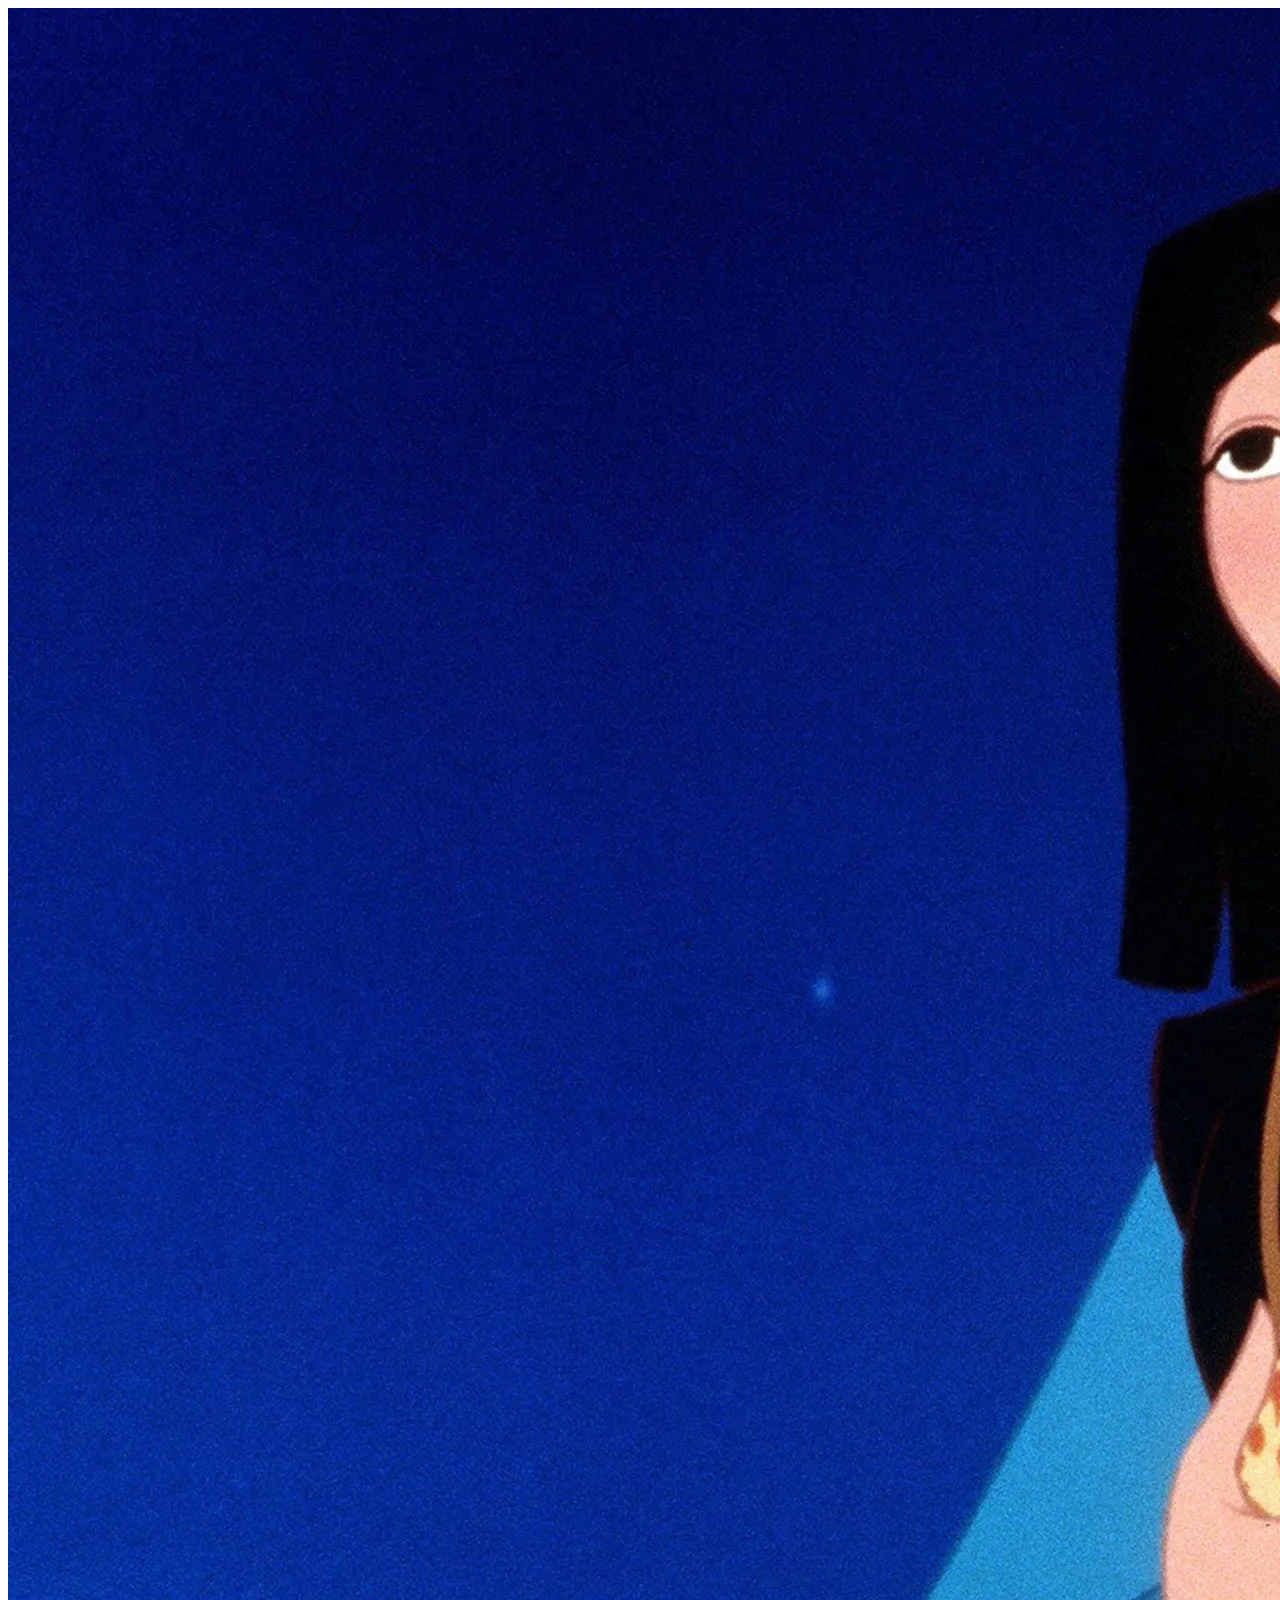
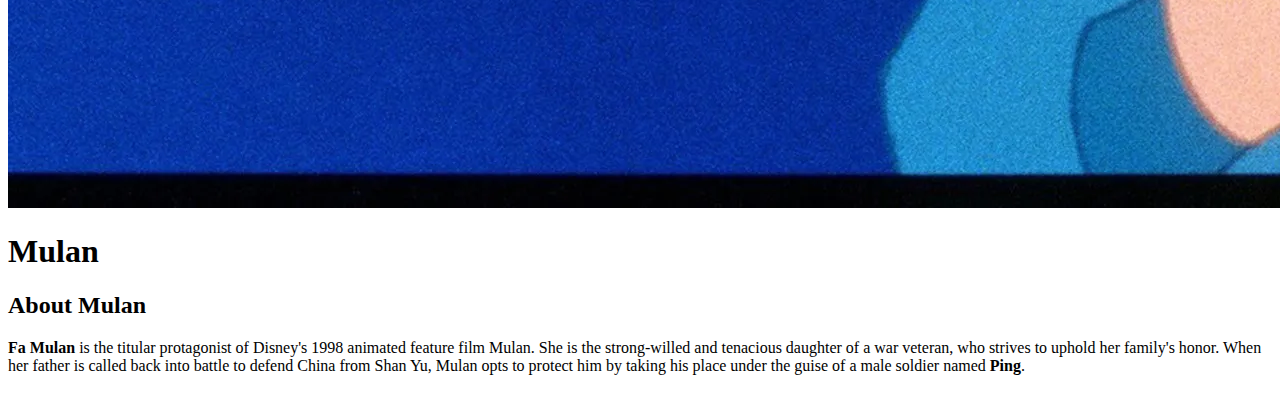
==== index.html @ 0f421f2f "mulan page" ====
<!DOCTYPE html>
<html>
<head>
	<meta charset="utf-8">
	<meta name="viewport" content="width=device-width, initial-scale=1">
	<title><meta charset="utf-8">Mulan</title>
</head>
<body>

		<!-- header element -->
	<header>
		<img src="img/mulan.jpeg">
		<h1> Mulan</h1>
	</header>

	<main>
		<h2>About Mulan</h2>
		<p> <b> Fa Mulan </b> is the titular protagonist of Disney's 1998 animated feature film Mulan. She is the strong-willed and tenacious daughter of a war veteran, who strives to uphold her family's honor. When her father is called back into battle to defend China from Shan Yu, Mulan opts to protect him by taking his place under the guise of a male soldier named <b>Ping</b>.</p>
		<img src="">

	</main>



</body>
</html>
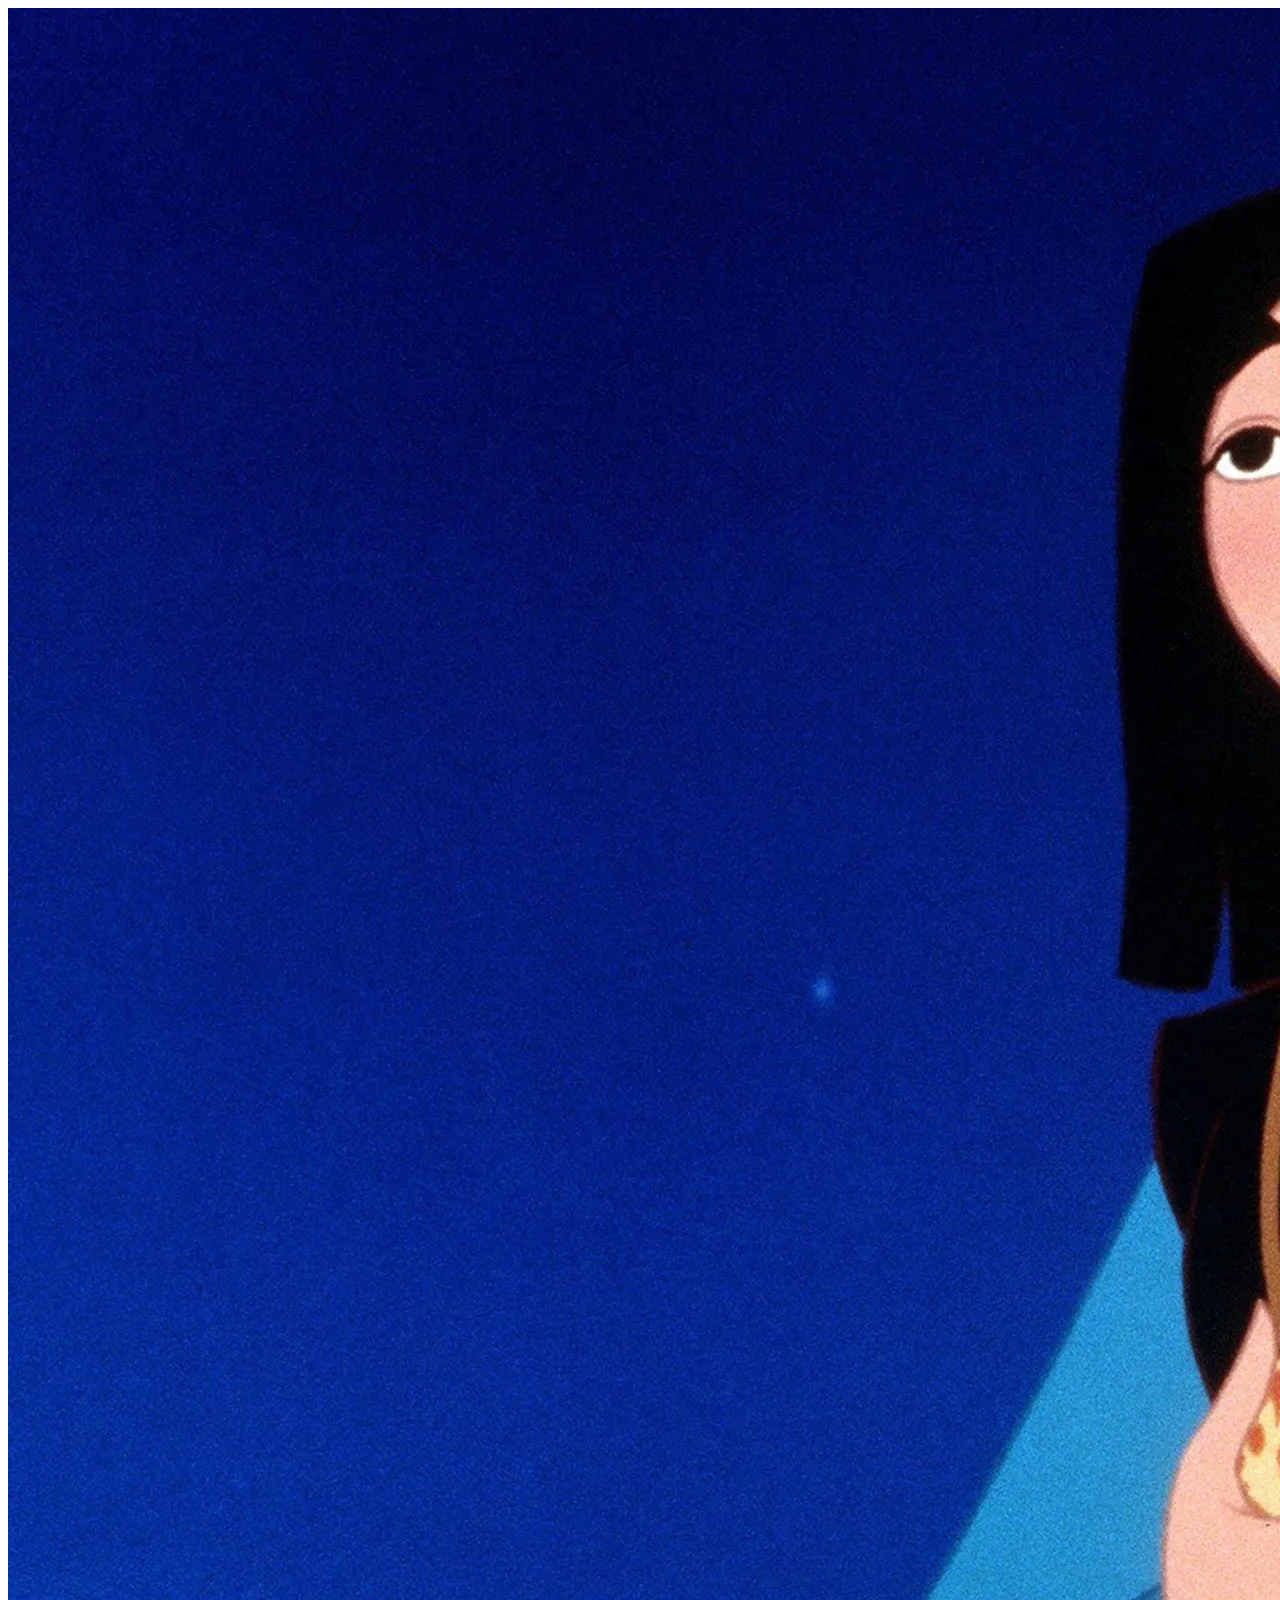
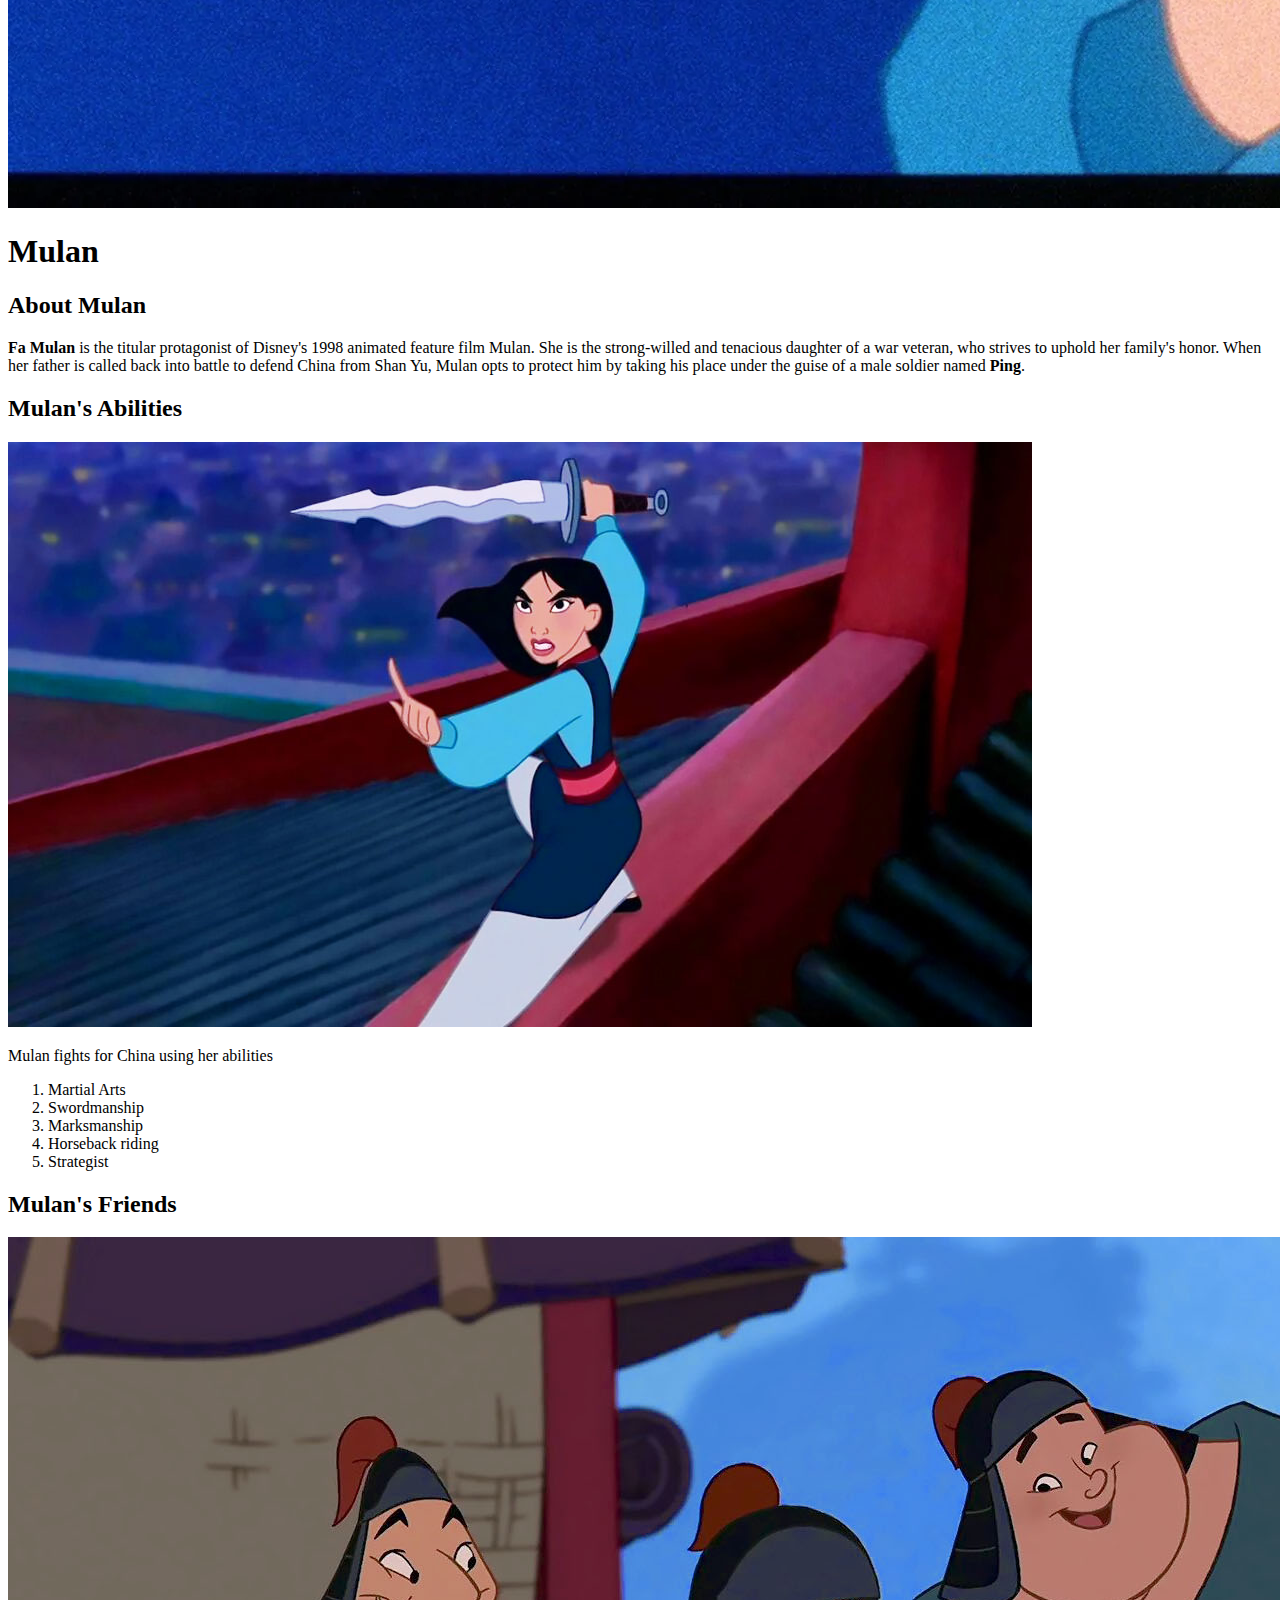
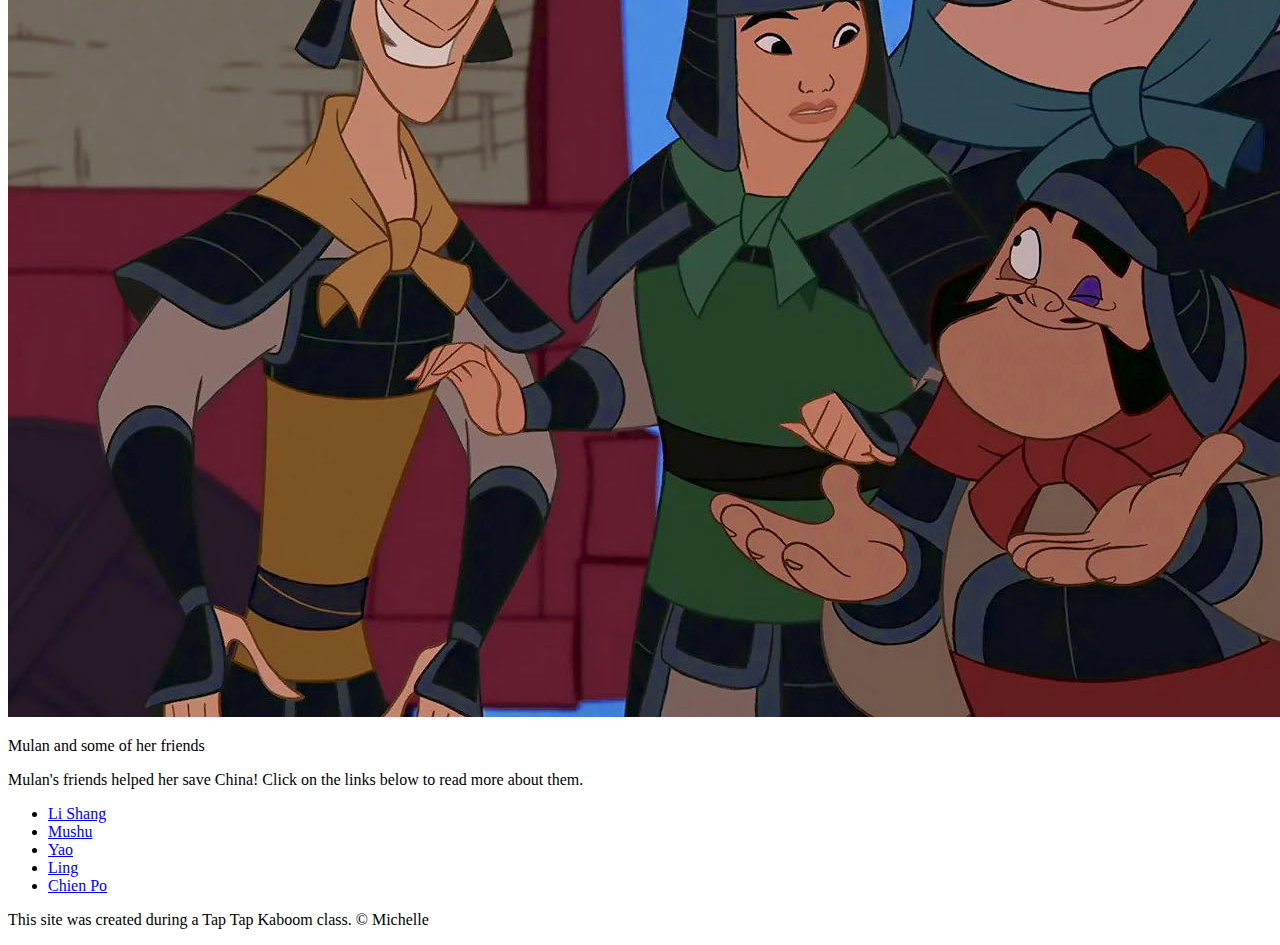
==== commit 6c07b206: "Added Mulan Index file and a few images" ====
--- a/index.html
+++ b/index.html
@@ -1,26 +1,67 @@
 <!DOCTYPE html>
 <html>
 <head>
+
 	<meta charset="utf-8">
 	<meta name="viewport" content="width=device-width, initial-scale=1">
-	<title><meta charset="utf-8">Mulan</title>
+	<title>Mulan</title>
+	<link rel="icon" type="image/x-icon" href="img/favicon.ico">
+
 </head>
 <body>
 
-		<!-- header element -->
+	<!-- header element -->
+
 	<header>
 		<img src="img/mulan.jpeg">
 		<h1> Mulan</h1>
 	</header>
 
+	<!-- main element -->
 	<main>
+
 		<h2>About Mulan</h2>
+
 		<p> <b> Fa Mulan </b> is the titular protagonist of Disney's 1998 animated feature film Mulan. She is the strong-willed and tenacious daughter of a war veteran, who strives to uphold her family's honor. When her father is called back into battle to defend China from Shan Yu, Mulan opts to protect him by taking his place under the guise of a male soldier named <b>Ping</b>.</p>
-		<img src="">
+
+		<h2>Mulan's Abilities</h2>
+
+		<img src="img/mulan-fight.jpeg">
+
+		<p>Mulan fights for China using her abilities</p>
+
+		<ol>
+			<li>Martial Arts</li>
+			<li>Swordmanship</li>
+			<li>Marksmanship</li>
+			<li>Horseback riding</li>
+			<li>Strategist</li>
+		</ol>
+
+		<h2>Mulan's Friends</h2>
+
+
+		<img src="img/friends.jpg">
+		<p>Mulan and some of her friends</p>
+
+		<p>Mulan's friends helped her save China! Click on the links below to read more about them.</p>
+
+		<ul>
+			<li><a target="_blank" href="https://disney.fandom.com/wiki/Li_Shang">Li Shang</a></li>
+			<li><a target="_blank" href="https://disney.fandom.com/wiki/Mushu">Mushu</a></li>
+			<li><a target="_blank" href="https://disney.fandom.com/wiki/Yao,_Ling,_and_Chien_Po">Yao</a></li>
+			<li><a target="_blank" href="https://disney.fandom.com/wiki/Yao,_Ling,_and_Chien_Po">Ling</a></li>
+			<li><a target="_blank" href="https://disney.fandom.com/wiki/Yao,_Ling,_and_Chien_Po">Chien Po</a></li>
+		</ul>
 
 	</main>
 
 
+	<!-- footer element -->
+
+	<footer>
+		<p>This site was created during a Tap Tap Kaboom class. &copy; Michelle </p>
+	</footer>
 
 </body>
 </html>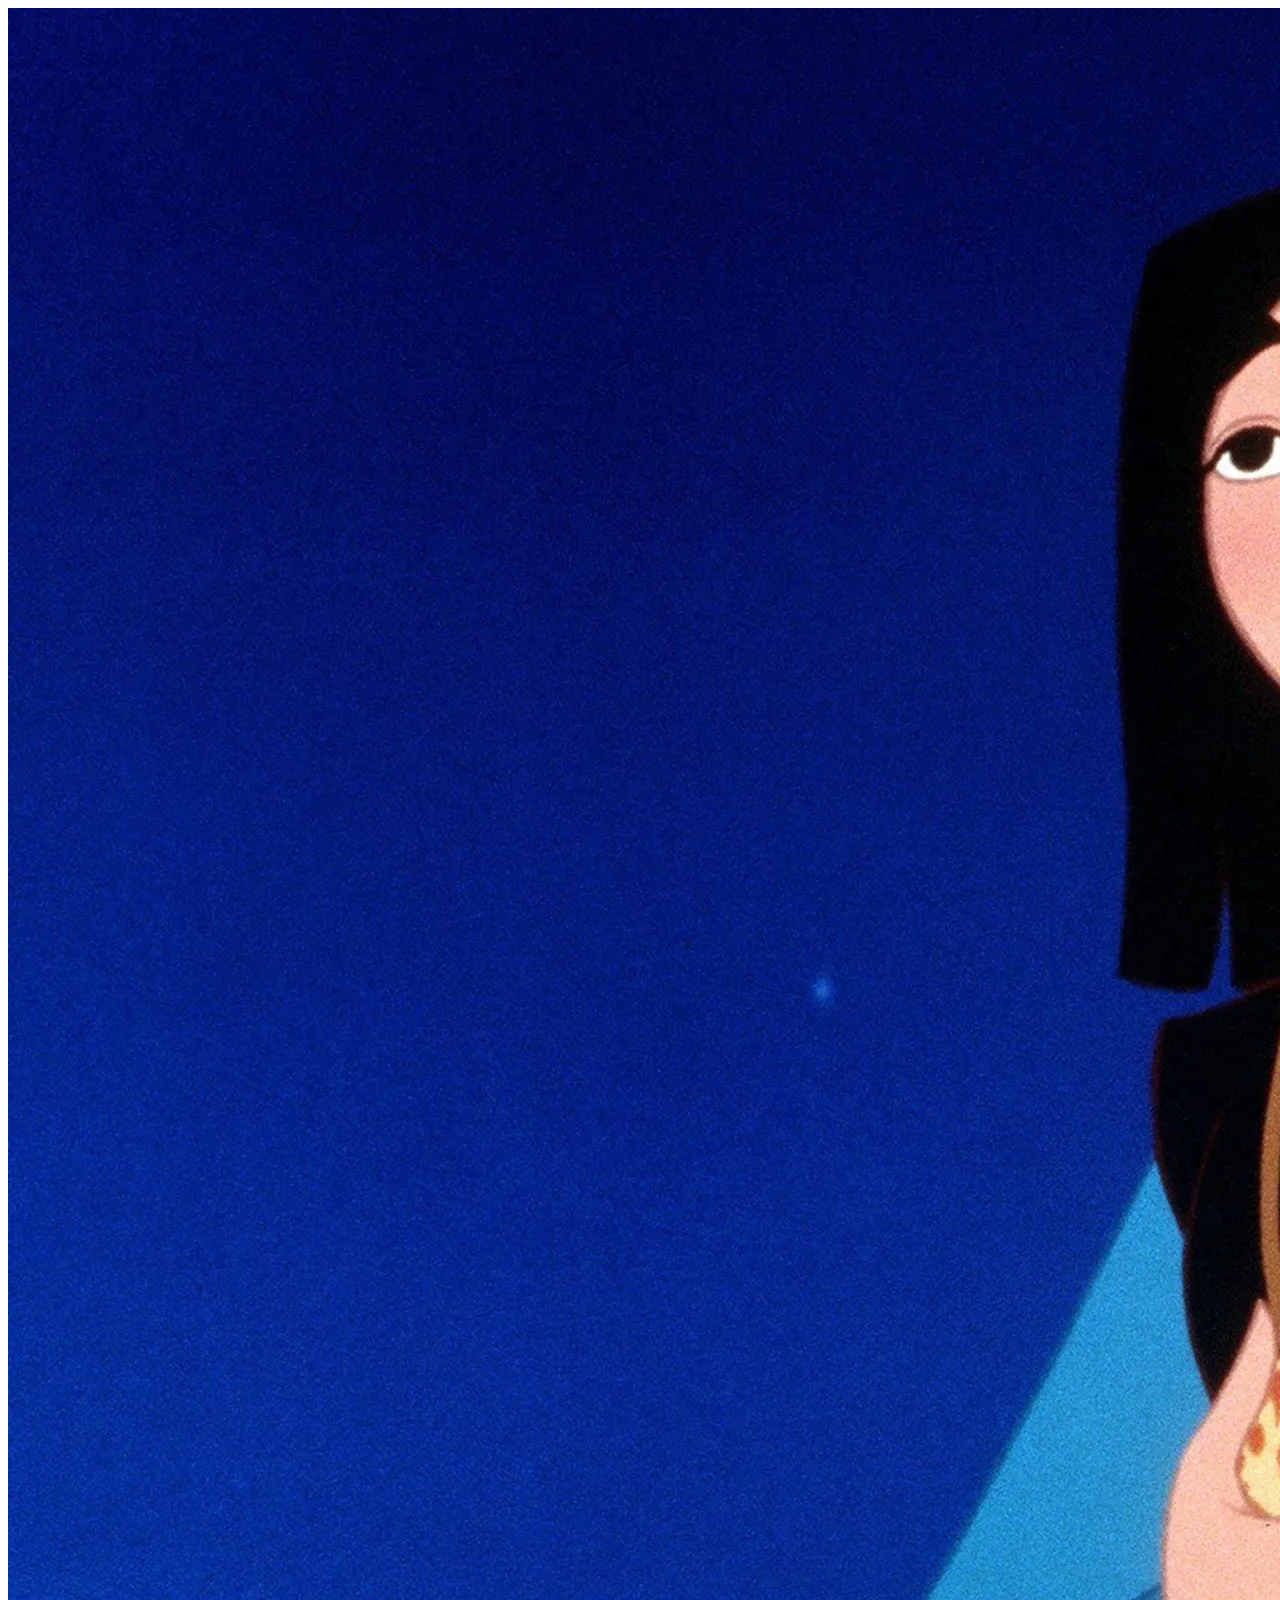
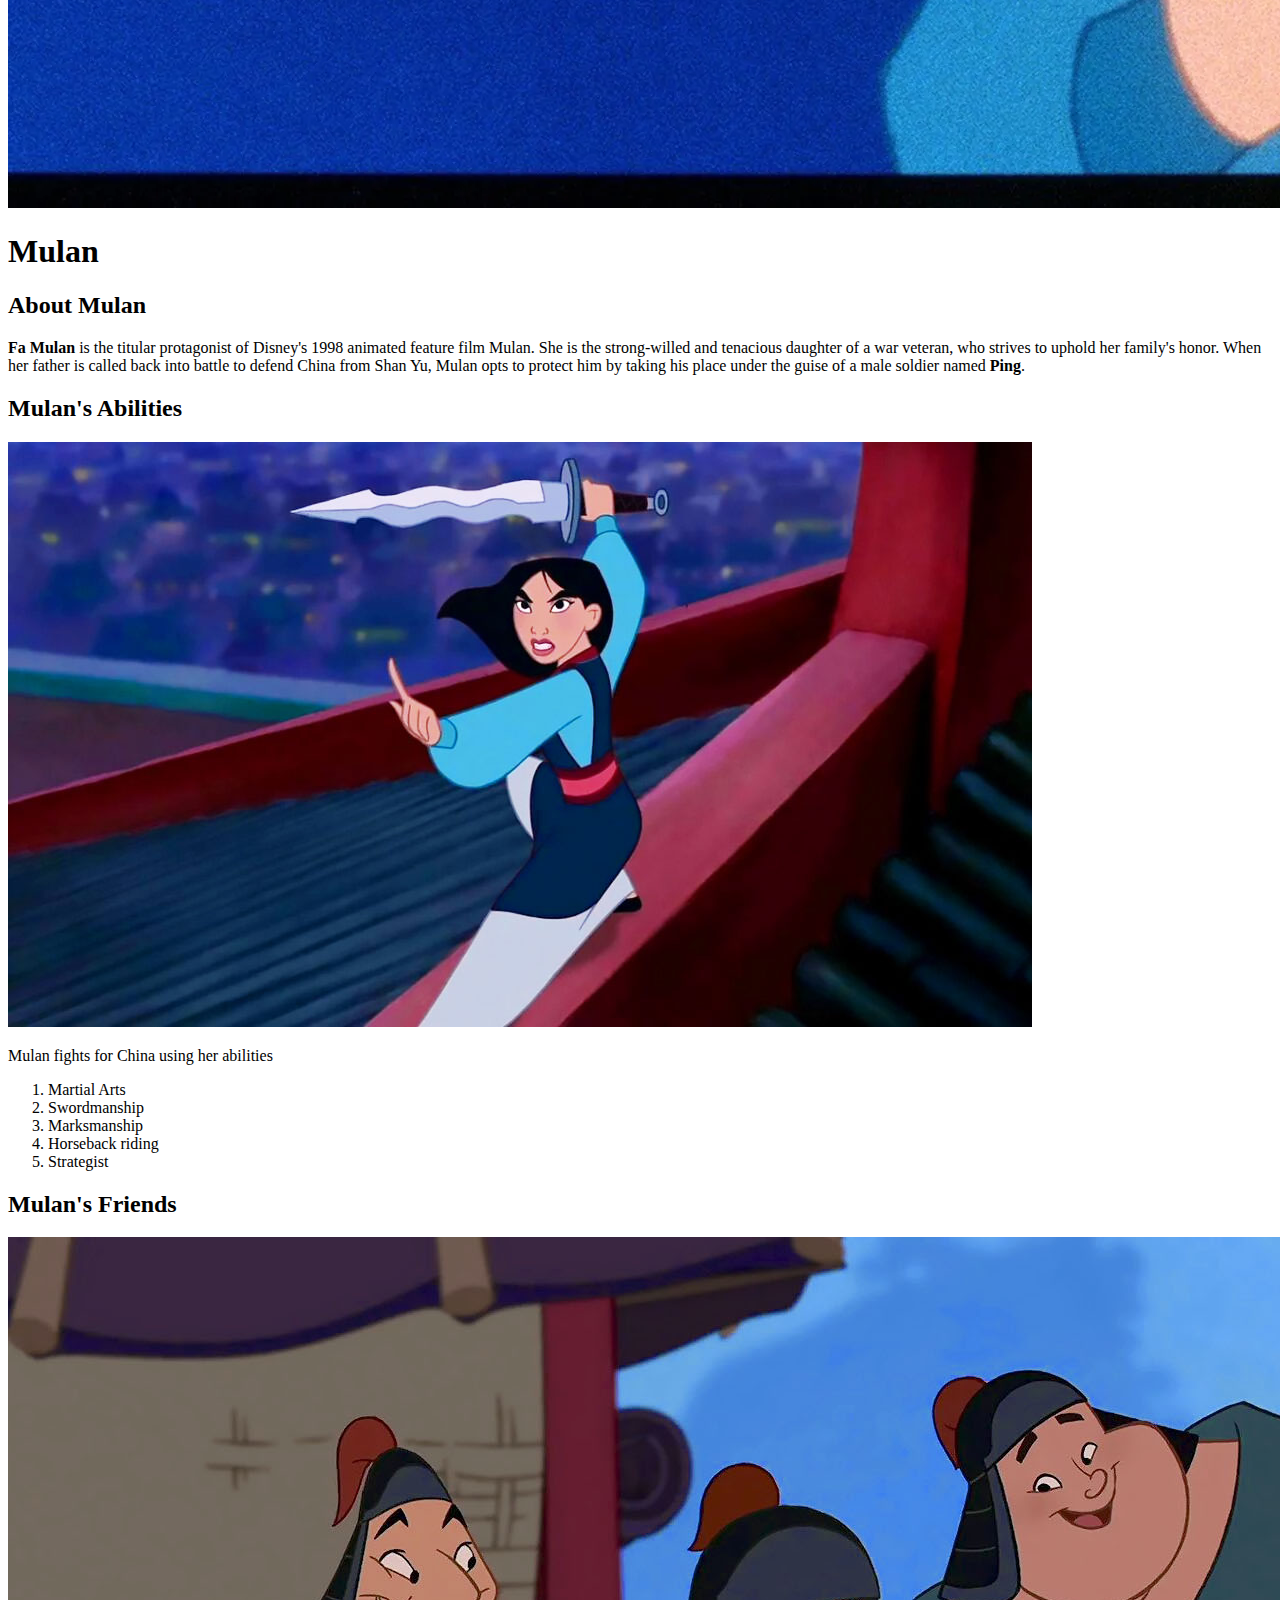
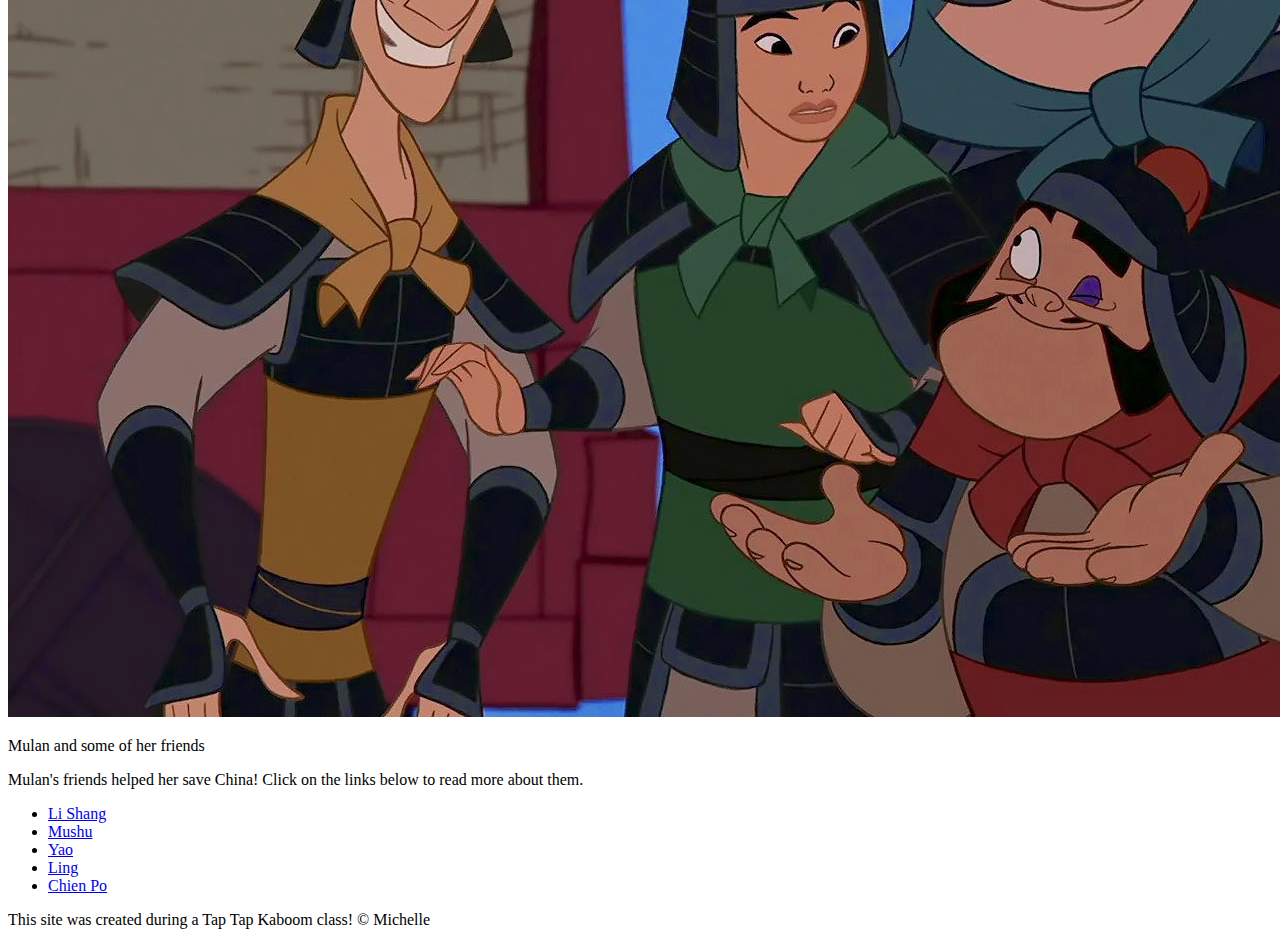
==== commit 08a31b3c: "updated footer" ====
--- a/index.html
+++ b/index.html
@@ -60,7 +60,7 @@
 	<!-- footer element -->
 
 	<footer>
-		<p>This site was created during a Tap Tap Kaboom class. &copy; Michelle </p>
+		<p>This site was created during a Tap Tap Kaboom class! &copy; Michelle </p>
 	</footer>
 
 </body>
